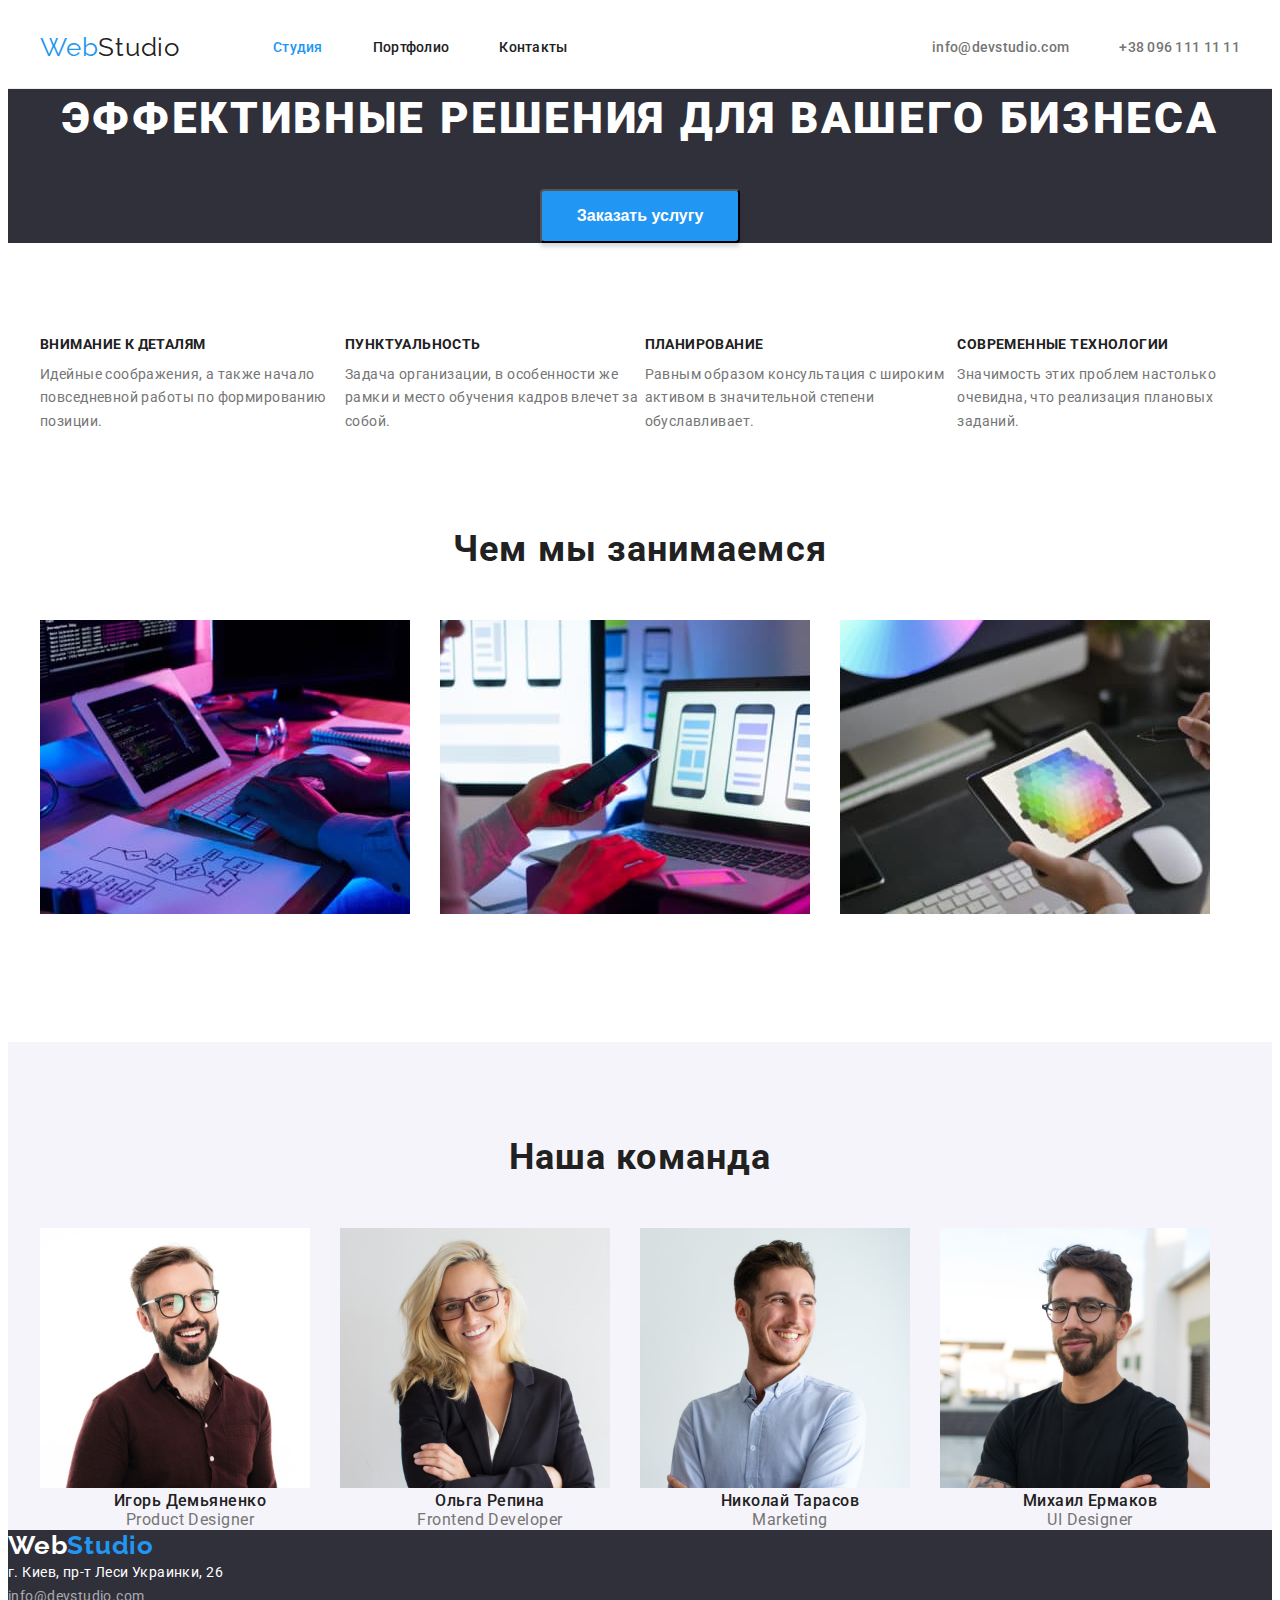
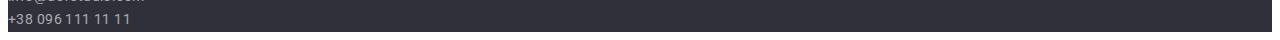
==== index.html @ 8f27d6e6 "flex box containers" ====
<!DOCTYPE html>
<html lang="ru">
<head>
    <meta charset="UTF-8">
    <meta http-equiv="X-UA-Compatible" content="IE=edge">
    <meta name="viewport" content="width=device-width, initial-scale=1.0">
    <title>Document</title>
    <link rel="preconnect" href="https://fonts.googleapis.com">
    <link rel="preconnect" href="https://fonts.gstatic.com" crossorigin>
    <link href="https://fonts.googleapis.com/css2?family=Raleway:wght@700&family=Roboto:wght@400;500;700;900&display=swap" rel="stylesheet">
    <link rel="stylesheet" href="https://cdnjs.cloudflare.com/ajax/libs/modern-normalize/1.1.0/modern-normalize.min.css" integrity="sha512-wpPYUAdjBVSE4KJnH1VR1HeZfpl1ub8YT/NKx4PuQ5NmX2tKuGu6U/JRp5y+Y8XG2tV+wKQpNHVUX03MfMFn9Q==" crossorigin="anonymous" referrerpolicy="no-referrer" />
    <link rel="stylesheet" href="./css/styles.css">
</head>
<body class="page">
    <!--Шапка сайта-->
    <header class="page-header">
        <div class="container main-nav">
        <a href="/index.html" class="logo">
        <p lang="en"> <span class="logo-header">Web</span>Studio</p> 
        </a>
        
        <nav>
        <ul class="site-nav list">
            <li class="item"><a href="./index.html" class="link current">Студия</a></li>
            <li class="item"><a href="./portfolio.html" class="link" >Портфолио</a></li>  
            <li class="item"><a href="" class="link" >Контакты</a></li>
        </ul>
        </nav>
        <ul class="phone-mail list">
            <li class="item" >
                <a href="mail:info@devstudio.com" class="mail-number">info@devstudio.com</a>
            </li>
            <li class="item">
                <a href="tel:380961111111" class="mail-number">+38 096 111 11 11</a>
            </li>
        </ul>
        </div>
    </header>
    <main>
        <!-- Hero -->
        <section class="hero">
                <h1 class="hero-title">Эффективные решения для вашего бизнеса</h1>
                <button class="button" type="button">Заказать услугу</button>
        </section>
        <section>
            <!--Наши сильные качества-->
            <h2 hidden>Наши сильные качества</h2>
            <div class="container">
            <ul class="quality-list list">
                <li>
                    <h3 class="title">Внимание к деталям</h3>
                    <p class="text">Идейные соображения, а также начало повседневной работы по формированию позиции.</p>
                </li>
                <li>
                    <h3 class="title" >Пунктуальность</h3>
                    <p class="text">Задача организации, в особенности же рамки и место обучения кадров влечет за собой.</p>
                </li>
                <li>
                    <h3 class="title">Планирование</h3>
                    <p class="text">Равным образом консультация с широким активом в значительной степени обуславливает.</p>
                </li>
                <li>
                    <h3 class="title">Современные технологии</h3>
                    <p class="text">Значимость этих проблем настолько очевидна, что реализация плановых заданий.</p>
                </li>
            </ul>
            </div>
        </section>
        <section>
            <div class="container">
                <h2 class="service-title">Чем мы занимаемся</h2>
            <ul class="list list-image">
                <li>
                    <img class="images-comp" src="./images/image.jpg" alt="человек печатает" width="370" height="294">
                </li>
                <li>
                    <img class="images-comp" src="./images/image-2.jpg" alt="человек с телефоном за компютером" width="370" height="294">
                </li>
                <li>
                    <img class="images-comp" src="./images/image-3.jpg" alt="человек с планшетом" width="370" height="294">
                </li>
            </ul>
            </div>
        </section>
        <section class="our-team">
            <!--Наша Команда-->
            <h2 class="team-title">Наша команда</h2>
            <div class="container">
            <ul class="list team">
                <li>
                    <img class="team-img" src="./images/foto.jpg" alt="фото дизайнера" width="270" height="260">
                    <h3 class="teammate">Игорь Демьяненко</h3>
                    <p lang="en" class="position">Product Designer</p>
                </li>
                <li>
                    <img class="team-img" src="./images/foto1.jpg" alt="фото девелопера" width="270" height="260">
                    <h3 class="teammate">Ольга Репина</h3>
                    <p class="position" lang="en">Frontend Developer</p>
                </li>
                <li>
                    <img class="team-img" src="./images/foto2.jpg" alt="фото маркетолога" width="270" height="260">
                    <h3 class="teammate">Николай Тарасов</h3>
                    <p class="position" lang="en">Marketing</p>
                </li>
                <li>
                    <img class="team-img" src="./images/foto3.jpg" alt="фото ui дизайнера" width="270" height="260">
                    <h3 class="teammate">Михаил Ермаков</h3>
                    <p class="position" lang="en">UI Designer</p>
                </li>
            </ul>
            </div>
        </section>
    </main>
    <footer>
        <section class="footer">
        <a href="/index.html" class="logo-footer">
            <p lang="en"> <span class="accentlogo">Web</span>Studio</p> 
        </a>
        <address>
            <a href="https://www.google.com.ua/maps/place/%D0%B1%D1%83%D0%BB.+%D0%9B%D0%B5%D1%81%D0%B8+%D0%A3%D0%BA%D1%80%D0%B0%D0%B8%D0%BD%D0%BA%D0%B8,+26,+%D0%9A%D0%B8%D0%B5%D0%B2,+02000/@50.4258152,30.5366192,16.56z/data=!4m5!3m4!1s0x40d4cf0e033ecbe9:0x57a4dffefec77da0!8m2!3d50.4265807!4d30.5383858" class="street-adress">
                г. Киев, пр-т Леси Украинки, 26 
            </a> <br>
            <a href="mail:info@devstudio.com" class="contacts-footer">info@devstudio.com</a> <br>
            <a href="tel:380961111111" class="contacts-footer">+38 096 111 11 11</a>
        </address>
        </section>
    </footer>
</body>
</html>
---- css/styles.css ----
:root {
    --primary-font-family: "Roboto", sans-serif;
    --secondary-font-family: "Raleway", sans-serif;
    --primary-text-color: #212121;
    --secondary-text-color: #757575;
    --primary-white-color: #FFFFFF;
    --primary-bcg-color: #2F303A;
    --accent-color: #2196F3;
    --secondary-accent-color: #188CE8;
    --secondary-bcg-color: #F5F4FA;
}

.container {
    margin-left: auto;
    margin-right: auto;
    width: 1200px;
    outline: tomato;
}

.section {
    padding-top: 94px;
    padding-bottom: 94px;
}

/* Logo */
.logo {
    color: var(--primary-text-color);

    font-family: Raleway, sans-serif;
    font-size: 26px;
    line-height: 1.19;
    letter-spacing: 0.03em;
    text-decoration: none;

    margin-top: 24px;
    margin-bottom: 25px;
    
}

.page-header {
    border-bottom: 1px solid #ECECEC;
    text-decoration: none;
}
/* Утилиты */
.list {
    padding: 0;
    margin: 0;
    list-style: none;
}

.main-nav {
    display: flex;
    align-items: center;
}

.logo-header {
    color: var(--accent-color);
    text-decoration: none;
}

.page {
    background-color: var(--primary-white-color);
    color: var(--secondary-text-color);
    font-family: var(--primary-font-family);
    font-size: 14px;
    line-height: 1.14;
    letter-spacing: 0.02em;
}


.site-nav .link {
        display: block;
        padding-top: 32px;
        padding-bottom: 32px;

        color: var(--primary-text-color);
        font-weight: 500;
}

.site-nav .link.current {
    color: var(--accent-color);
}

.link {
    text-decoration: none;
}

.mail-number {
    display: flex;
    color: var(--secondary-text-color);
    font-weight: 500;
    text-decoration: none;
    padding-top: 32px;
    padding-bottom: 32px;
}

.mail-number:hover,
.mail-number:focus {
    color: var(--accent-color);
}

.phone-mail {
    display: flex;
    margin-left: auto;
}

.phone-mail .item+ .item {
    margin-left: 50px;
}


.site-nav .link:hover, 
.site-nav .link:focus {
    color: var(--accent-color)
}
.site-nav .link .current {
    color: var(--accent-color)
    
}


.site-nav .item:not(:last-child) {
    margin-right: 50px;
}

.site-nav {
    display: flex;
    font-weight: 500;
    letter-spacing: 0.02em;
    text-decoration: none;
    margin-left: 93px;

}


h1,h2,h3,h4,h5,h6,p,ul {
    margin-top: 0;
    margin-bottom: 0;
}

/* Hero */
.hero-title { 
    color: var(--primary-white-color);
    font-weight: 900;
    font-size: 44px;
    line-height: 1.36;
    text-align: center;
    letter-spacing: 0.06em;
    text-transform: uppercase;
    margin-top: 0;
    margin-bottom: 40px;
}

.hero {
    text-align: center;
    background-color: var(--primary-bcg-color);
    margin-bottom: 94px;
    
}

/* Наши сильные качества */
.quality-list {
    margin-bottom: 94px;
    color: var(--secondary-text-color);
    display: flex;
    align-items: center;
    margin-right: 30px;
    
}

.quality-list:last-child {
    margin-right: 0;
}

.title {
    margin-top: 0;
    margin-bottom: 10px;
    color: var(--primary-text-color);
    font-weight: bold;
    letter-spacing: 0.03em;
    text-transform: uppercase;
    font-size: 14px;
}
.quality-list .text {
    font-size: 14px;
    line-height: 1.7;
    letter-spacing: 0.03em;
}

.text {
    margin-top: 0;
    margin-bottom: 0;

}

/* Examples */
.service-title {
    color: var(--primary-text-color);
    font-weight: bold;
    font-size: 36px;
    line-height: 1.17;
    text-align: center;
    letter-spacing: 0.03em;
    text-decoration: none;
    margin-top: 0;
    margin-bottom: 50px;
}

.list-image {
    margin-bottom: 94px;
}

.list-image {
    display: flex;
}

.images-comp{
    margin-right: 30px;
    margin-bottom: 30px;
}

.images-comp:nth-child(3n) {
margin-right: 0;
}

/* Button */
.button {
    color: var(--primary-white-color);
    background-color: var(--accent-color);
    font-weight: bold;
    font-size: 16px;
    line-height: 1.87;
    text-align: center;
    cursor: pointer;
    box-shadow: 0px 4px 4px rgba(0, 0, 0, 0.15);
    border-radius: 4px;
    padding: 10px 32px;
    min-width: 200px;
}

.button:hover,
.button:focus {
    background-color: var(--secondary-accent-color);
}


.our-team {
    background-color: var(--secondary-bcg-color);

}

.team-title {
    color: var(--primary-text-color);
    background-color: var(--secondary-bcg-color);
    font-weight: bold;
    font-size: 36px;
    line-height: 1.17;
    text-align: center;
    letter-spacing: 0.03em;

    padding-top: 94px;
    padding-bottom: 50px;
}

.teammate {
    color: var(--primary-text-color);
    background-color: var(--secondary-bcg-color);
    font-weight: 500;
    font-size: 16px;
    line-height: 1.18;
    text-align: center;
    letter-spacing: 0.03em;
}

.team {
    display: flex;
    margin-right: 30px;
}

.team:last-child {
    margin-right: 0;
}

.team-img {
    margin-right: 30px;

}

.position {
    color: var(--secondary-text-color);
    background-color: var(--secondary-bcg-color);
    font-size: 16px;
    line-height: 1.18;
    text-align: center;
    letter-spacing: 0.03em;
}

.footer {
    background-color: var(--primary-bcg-color)


}

.logo-footer {
    color: var(--accent-color);
    font-family: Raleway;
    font-weight: bold;
    font-size: 26px;
    line-height: 1.19;
    letter-spacing: 0.03em;
    text-decoration: none;
}

.street-adress {
    font-style: normal;
    color: var(--primary-white-color);
    font-size: 14px;
    line-height: 1.7;
    letter-spacing: 0.03em;
    text-decoration: none;

}

.contacts-footer {
    font-style: normal;
    font-size: 14px;
    line-height: 1.7;
    letter-spacing: 0.03em;

    color: rgba(255, 255, 255, 0.6);
    text-decoration: none;
}

.accentlogo {
    color: var(--primary-white-color);
}


/* Portfolio */

.button-list {
    color: var(--primary-text-color);
    font-weight: 500;
    font-size: 16px;
    line-height: 1.62;
    letter-spacing: 0.03em;
}

.buttons {
    font-family: inherit;
    font-weight: 500;
    font-size: 16px;
    line-height: 1.62;
    text-align: center;
    letter-spacing: 0.03em;
    cursor: pointer;
}

.flex-container {
    width: 1230px;
    padding-left: 15px;
    padding-right: 15px;
    margin-left: auto;
    margin-right: auto;
}

.galerry-list {
    display: flex;
    flex-wrap: wrap;
}

.flex-elements{
    width: 370px;
    margin-right: 30px;
    margin-bottom: 30px;

}

.flex-elements:nth-child(3n) {
    margin-right: 0;
}

.flex-elements:nth-child(-n + 3) {
    margin-bottom: 0;
}

.name-pic {
    color: var(--primary-text-color);
    font-weight: bold;
    font-size: 18px;
    line-height: 2;
    letter-spacing: 0.06em;
}

.kind-bussines {
    color: var(--secondary-text-color);
    font-size: 16px;
    line-height: 1.87;
    letter-spacing: 0.03em;
}

.links {
    text-decoration: none;
}

.buttons:hover,
.buttons:focus {
    background-color: var(--secondary-accent-color);
    color: var(--primary-white-color);
}

.button-list {
    display: flex;


}

.buttons {
    margin-right: 8px;
}
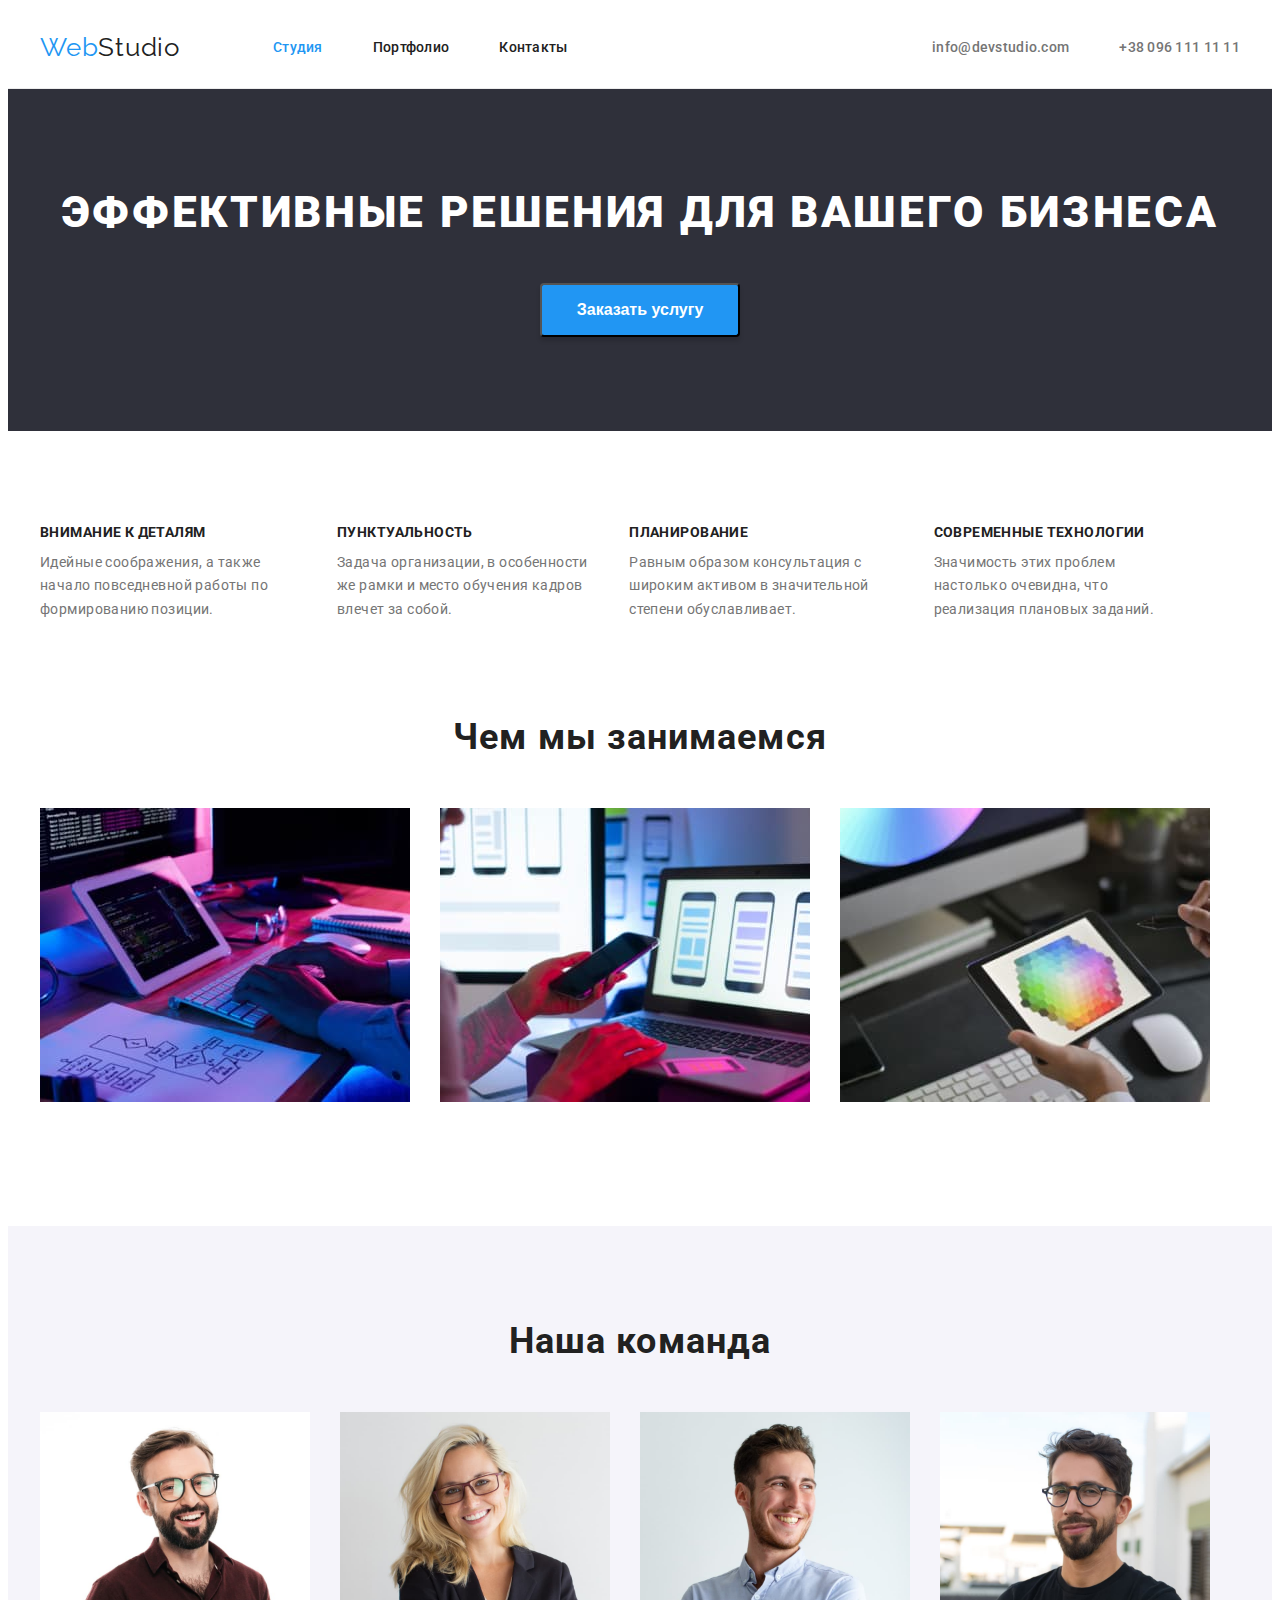
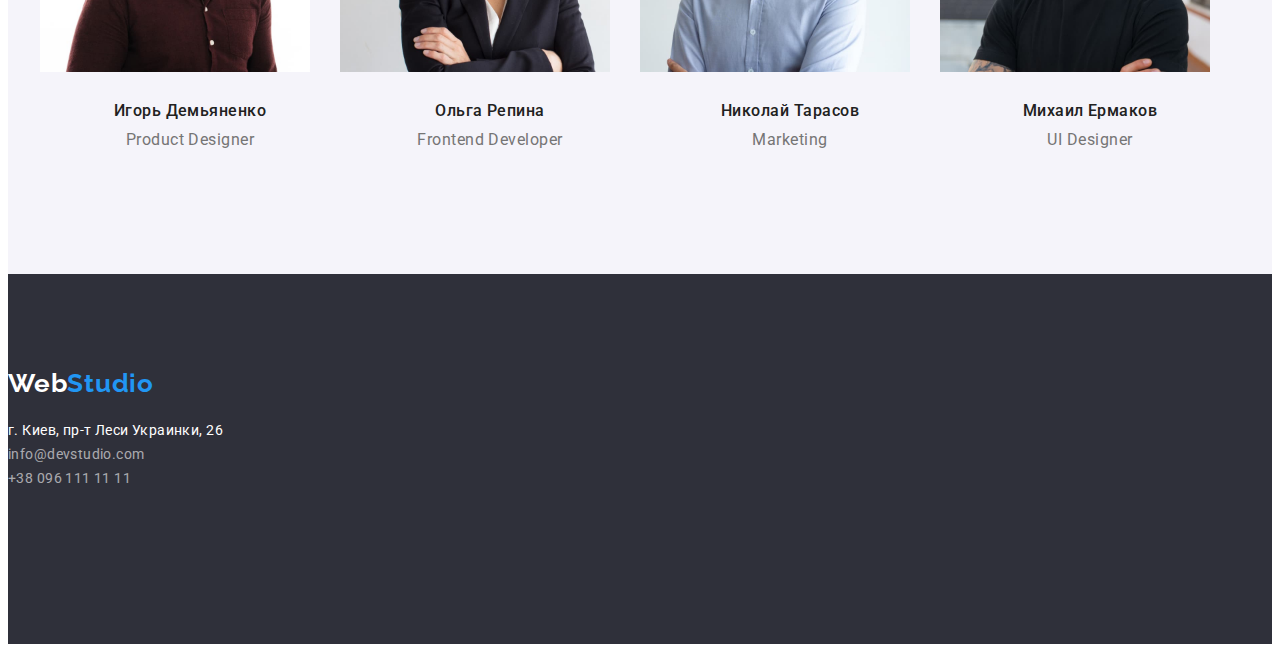
==== commit be8dc8fc: "portfolio buttons, studio img" ====
--- a/index.html
+++ b/index.html
@@ -38,7 +38,7 @@
     </header>
     <main>
         <!-- Hero -->
-        <section class="hero">
+        <section class="hero section">
                 <h1 class="hero-title">Эффективные решения для вашего бизнеса</h1>
                 <button class="button" type="button">Заказать услугу</button>
         </section>
@@ -48,20 +48,28 @@
             <div class="container">
             <ul class="quality-list list">
                 <li>
+                    <div class="title-text">
                     <h3 class="title">Внимание к деталям</h3>
                     <p class="text">Идейные соображения, а также начало повседневной работы по формированию позиции.</p>
+                    </div>
                 </li>
                 <li>
+                    <div class="title-text">
                     <h3 class="title" >Пунктуальность</h3>
                     <p class="text">Задача организации, в особенности же рамки и место обучения кадров влечет за собой.</p>
+                    </div>
                 </li>
                 <li>
+                    <div class="title-text">
                     <h3 class="title">Планирование</h3>
                     <p class="text">Равным образом консультация с широким активом в значительной степени обуславливает.</p>
+                    </div>
                 </li>
                 <li>
+                    <div class="title-text">
                     <h3 class="title">Современные технологии</h3>
                     <p class="text">Значимость этих проблем настолько очевидна, что реализация плановых заданий.</p>
+                    </div>
                 </li>
             </ul>
             </div>
@@ -89,39 +97,57 @@
             <ul class="list team">
                 <li>
                     <img class="team-img" src="./images/foto.jpg" alt="фото дизайнера" width="270" height="260">
+                    <div class="teammates">
                     <h3 class="teammate">Игорь Демьяненко</h3>
+                    </div>
+                    <div class="positions">
                     <p lang="en" class="position">Product Designer</p>
+                    </div>
                 </li>
                 <li>
                     <img class="team-img" src="./images/foto1.jpg" alt="фото девелопера" width="270" height="260">
+                    <div class="teammates">
                     <h3 class="teammate">Ольга Репина</h3>
+                    </div>
+                    <div class="positions">
                     <p class="position" lang="en">Frontend Developer</p>
+                    </div>
                 </li>
                 <li>
                     <img class="team-img" src="./images/foto2.jpg" alt="фото маркетолога" width="270" height="260">
+                    <div class="teammates">
                     <h3 class="teammate">Николай Тарасов</h3>
+                    </div>
+                    <div class="positions">
                     <p class="position" lang="en">Marketing</p>
+                    </div>
                 </li>
                 <li>
                     <img class="team-img" src="./images/foto3.jpg" alt="фото ui дизайнера" width="270" height="260">
+                    <div class="teammates">
                     <h3 class="teammate">Михаил Ермаков</h3>
+                    </div>
+                    <div class="positions">
                     <p class="position" lang="en">UI Designer</p>
+                    </div>
                 </li>
             </ul>
             </div>
         </section>
     </main>
     <footer>
-        <section class="footer">
+        <section class="footer section">
         <a href="/index.html" class="logo-footer">
             <p lang="en"> <span class="accentlogo">Web</span>Studio</p> 
         </a>
         <address>
+            <div class="adresses">
             <a href="https://www.google.com.ua/maps/place/%D0%B1%D1%83%D0%BB.+%D0%9B%D0%B5%D1%81%D0%B8+%D0%A3%D0%BA%D1%80%D0%B0%D0%B8%D0%BD%D0%BA%D0%B8,+26,+%D0%9A%D0%B8%D0%B5%D0%B2,+02000/@50.4258152,30.5366192,16.56z/data=!4m5!3m4!1s0x40d4cf0e033ecbe9:0x57a4dffefec77da0!8m2!3d50.4265807!4d30.5383858" class="street-adress">
                 г. Киев, пр-т Леси Украинки, 26 
             </a> <br>
             <a href="mail:info@devstudio.com" class="contacts-footer">info@devstudio.com</a> <br>
             <a href="tel:380961111111" class="contacts-footer">+38 096 111 11 11</a>
+            </div>
         </address>
         </section>
     </footer>
--- a/css/styles.css
+++ b/css/styles.css
@@ -14,7 +14,6 @@
     margin-left: auto;
     margin-right: auto;
     width: 1200px;
-    outline: tomato;
 }
 
 .section {
@@ -136,6 +135,11 @@
 h1,h2,h3,h4,h5,h6,p,ul {
     margin-top: 0;
     margin-bottom: 0;
+    padding-left: 0;
+}
+
+img {
+    display: block;
 }
 
 /* Hero */
@@ -168,9 +172,8 @@
     
 }
 
-.quality-list:last-child {
-    margin-right: 0;
-}
+
+
 
 .title {
     margin-top: 0;
@@ -193,6 +196,12 @@
 
 }
 
+.title-text {
+    margin-right: 30px;
+}
+
+
+
 /* Examples */
 .service-title {
     color: var(--primary-text-color);
@@ -212,15 +221,17 @@
 
 .list-image {
     display: flex;
+    justify-content: space-between;
 }
 
 .images-comp{
+    
     margin-right: 30px;
     margin-bottom: 30px;
 }
 
-.images-comp:nth-child(3n) {
-margin-right: 0;
+.images-comp:not(:last-child) {
+margin-right: 30px;
 }
 
 /* Button */
@@ -272,6 +283,16 @@
     letter-spacing: 0.03em;
 }
 
+.teammates {
+    padding-top: 30px;
+}
+
+.positions {
+    padding-top: 10px;
+    padding-bottom: 30px;
+    margin-bottom: 94px;
+}
+
 .team {
     display: flex;
     margin-right: 30px;
@@ -333,6 +354,11 @@
 
 .accentlogo {
     color: var(--primary-white-color);
+}
+
+.adresses {
+    padding-top: 20px;
+    margin-bottom: 60px;
 }
 
 
@@ -362,6 +388,7 @@
     padding-right: 15px;
     margin-left: auto;
     margin-right: auto;
+    margin-bottom: 94px;
 }
 
 .galerry-list {
@@ -391,6 +418,13 @@
     line-height: 2;
     letter-spacing: 0.06em;
 }
+
+.names-pic {
+    padding-top: 20px;
+    padding-bottom: 20px;
+
+}
+
 
 .kind-bussines {
     color: var(--secondary-text-color);
@@ -411,8 +445,12 @@
 
 .button-list {
     display: flex;
-
-
+    padding-top: 94px;
+    padding-bottom: 34px;
+}
+
+.button-list {
+    justify-content: center;
 }
 
 .buttons {
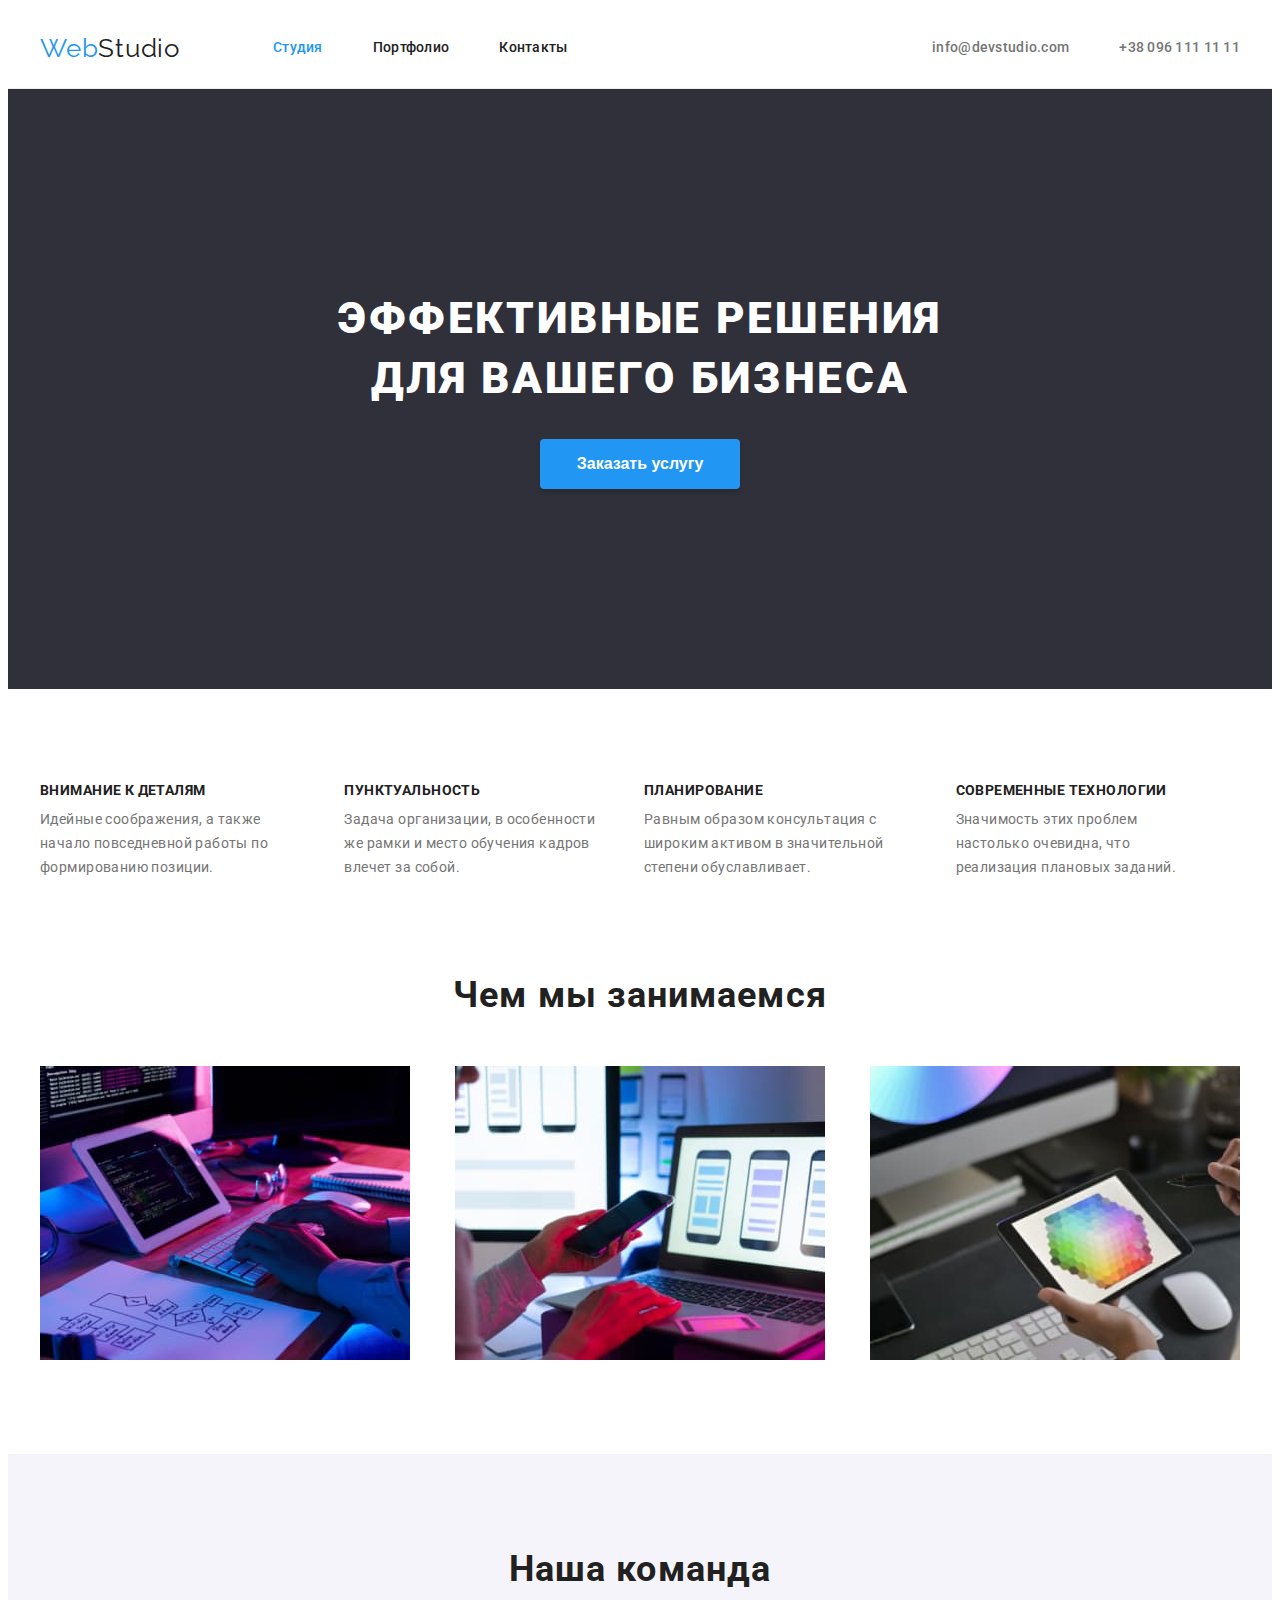
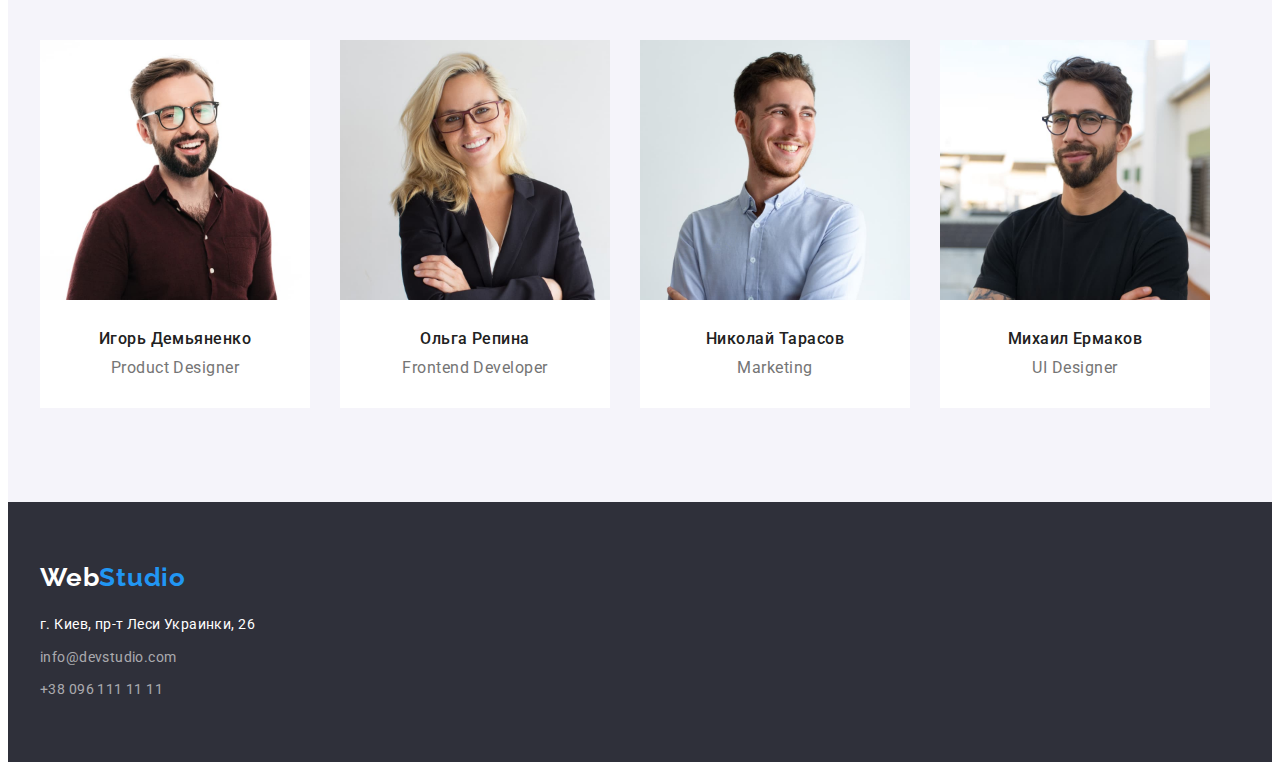
==== commit a07a81ad: "fix studio, footer, hero, porfolio" ====
--- a/index.html
+++ b/index.html
@@ -15,7 +15,7 @@
     <!--Шапка сайта-->
     <header class="page-header">
         <div class="container main-nav">
-        <a href="/index.html" class="logo">
+        <a href="/index.html" class="logo link">
         <p lang="en"> <span class="logo-header">Web</span>Studio</p> 
         </a>
         
@@ -28,10 +28,10 @@
         </nav>
         <ul class="phone-mail list">
             <li class="item" >
-                <a href="mail:info@devstudio.com" class="mail-number">info@devstudio.com</a>
+                <a href="mail:info@devstudio.com" class="mail-number link">info@devstudio.com</a>
             </li>
             <li class="item">
-                <a href="tel:380961111111" class="mail-number">+38 096 111 11 11</a>
+                <a href="tel:380961111111" class="mail-number link link">+38 096 111 11 11</a>
             </li>
         </ul>
         </div>
@@ -39,42 +39,36 @@
     <main>
         <!-- Hero -->
         <section class="hero section">
+            <div class="container">
                 <h1 class="hero-title">Эффективные решения для вашего бизнеса</h1>
                 <button class="button" type="button">Заказать услугу</button>
+            </div>
         </section>
-        <section>
+        <section class="section quality">
             <!--Наши сильные качества-->
             <h2 hidden>Наши сильные качества</h2>
             <div class="container">
             <ul class="quality-list list">
-                <li>
-                    <div class="title-text">
+                <li class="title-text">
                     <h3 class="title">Внимание к деталям</h3>
                     <p class="text">Идейные соображения, а также начало повседневной работы по формированию позиции.</p>
-                    </div>
                 </li>
-                <li>
-                    <div class="title-text">
+                <li class="title-text">
                     <h3 class="title" >Пунктуальность</h3>
                     <p class="text">Задача организации, в особенности же рамки и место обучения кадров влечет за собой.</p>
-                    </div>
                 </li>
-                <li>
-                    <div class="title-text">
+                <li class="title-text">
                     <h3 class="title">Планирование</h3>
                     <p class="text">Равным образом консультация с широким активом в значительной степени обуславливает.</p>
-                    </div>
                 </li>
-                <li>
-                    <div class="title-text">
+                <li class="title-text">
                     <h3 class="title">Современные технологии</h3>
                     <p class="text">Значимость этих проблем настолько очевидна, что реализация плановых заданий.</p>
-                    </div>
                 </li>
             </ul>
             </div>
         </section>
-        <section>
+        <section class="section">
             <div class="container">
                 <h2 class="service-title">Чем мы занимаемся</h2>
             <ul class="list list-image">
@@ -90,44 +84,36 @@
             </ul>
             </div>
         </section>
-        <section class="our-team">
+        <section class="our-team section">
             <!--Наша Команда-->
             <h2 class="team-title">Наша команда</h2>
             <div class="container">
             <ul class="list team">
-                <li>
+                <li class="list-command">
                     <img class="team-img" src="./images/foto.jpg" alt="фото дизайнера" width="270" height="260">
                     <div class="teammates">
                     <h3 class="teammate">Игорь Демьяненко</h3>
-                    </div>
-                    <div class="positions">
                     <p lang="en" class="position">Product Designer</p>
                     </div>
                 </li>
-                <li>
+                <li class="list-command">
                     <img class="team-img" src="./images/foto1.jpg" alt="фото девелопера" width="270" height="260">
                     <div class="teammates">
                     <h3 class="teammate">Ольга Репина</h3>
-                    </div>
-                    <div class="positions">
                     <p class="position" lang="en">Frontend Developer</p>
                     </div>
                 </li>
-                <li>
+                <li class="list-command">
                     <img class="team-img" src="./images/foto2.jpg" alt="фото маркетолога" width="270" height="260">
                     <div class="teammates">
                     <h3 class="teammate">Николай Тарасов</h3>
-                    </div>
-                    <div class="positions">
                     <p class="position" lang="en">Marketing</p>
                     </div>
                 </li>
-                <li>
+                <li class="list-command">
                     <img class="team-img" src="./images/foto3.jpg" alt="фото ui дизайнера" width="270" height="260">
                     <div class="teammates">
                     <h3 class="teammate">Михаил Ермаков</h3>
-                    </div>
-                    <div class="positions">
                     <p class="position" lang="en">UI Designer</p>
                     </div>
                 </li>
@@ -135,21 +121,19 @@
             </div>
         </section>
     </main>
-    <footer>
-        <section class="footer section">
+    <footer class="footer">
+        <div class="container">
         <a href="/index.html" class="logo-footer">
             <p lang="en"> <span class="accentlogo">Web</span>Studio</p> 
         </a>
-        <address>
-            <div class="adresses">
-            <a href="https://www.google.com.ua/maps/place/%D0%B1%D1%83%D0%BB.+%D0%9B%D0%B5%D1%81%D0%B8+%D0%A3%D0%BA%D1%80%D0%B0%D0%B8%D0%BD%D0%BA%D0%B8,+26,+%D0%9A%D0%B8%D0%B5%D0%B2,+02000/@50.4258152,30.5366192,16.56z/data=!4m5!3m4!1s0x40d4cf0e033ecbe9:0x57a4dffefec77da0!8m2!3d50.4265807!4d30.5383858" class="street-adress">
+        <address class="adresses">
+            <a class="street-adress link" href="https://www.google.com.ua/maps/place/%D0%B1%D1%83%D0%BB.+%D0%9B%D0%B5%D1%81%D0%B8+%D0%A3%D0%BA%D1%80%D0%B0%D0%B8%D0%BD%D0%BA%D0%B8,+26,+%D0%9A%D0%B8%D0%B5%D0%B2,+02000/@50.4258152,30.5366192,16.56z/data=!4m5!3m4!1s0x40d4cf0e033ecbe9:0x57a4dffefec77da0!8m2!3d50.4265807!4d30.5383858">
                 г. Киев, пр-т Леси Украинки, 26 
-            </a> <br>
-            <a href="mail:info@devstudio.com" class="contacts-footer">info@devstudio.com</a> <br>
-            <a href="tel:380961111111" class="contacts-footer">+38 096 111 11 11</a>
-            </div>
+            </a>
+            <a href="mail:info@devstudio.com" class="contacts-footer link">info@devstudio.com</a>
+            <a href="tel:380961111111" class="contacts-footer link">+38 096 111 11 11</a>
         </address>
-        </section>
+        </div>
     </footer>
 </body>
 </html>--- a/css/styles.css
+++ b/css/styles.css
@@ -8,12 +8,14 @@
     --accent-color: #2196F3;
     --secondary-accent-color: #188CE8;
     --secondary-bcg-color: #F5F4FA;
+    --primary-border-color: #EEEEEE;
 }
 
 .container {
     margin-left: auto;
     margin-right: auto;
     width: 1200px;
+    padding: 0 15px;
 }
 
 .section {
@@ -30,15 +32,10 @@
     line-height: 1.19;
     letter-spacing: 0.03em;
     text-decoration: none;
-
-    margin-top: 24px;
-    margin-bottom: 25px;
-    
 }
 
 .page-header {
     border-bottom: 1px solid #ECECEC;
-    text-decoration: none;
 }
 /* Утилиты */
 .list {
@@ -151,27 +148,30 @@
     text-align: center;
     letter-spacing: 0.06em;
     text-transform: uppercase;
-    margin-top: 0;
-    margin-bottom: 40px;
+    width: 696px;
+    margin: 0 auto;
+    margin-bottom: 30px;
 }
 
 .hero {
     text-align: center;
     background-color: var(--primary-bcg-color);
-    margin-bottom: 94px;
+    padding: 200px 0;
     
 }
 
 /* Наши сильные качества */
 .quality-list {
-    margin-bottom: 94px;
+
     color: var(--secondary-text-color);
     display: flex;
     align-items: center;
-    margin-right: 30px;
     
 }
 
+.quality {
+    padding-bottom: 0;
+}
 
 
 
@@ -215,20 +215,12 @@
     margin-bottom: 50px;
 }
 
+
 .list-image {
-    margin-bottom: 94px;
-}
-
-.list-image {
     display: flex;
     justify-content: space-between;
 }
 
-.images-comp{
-    
-    margin-right: 30px;
-    margin-bottom: 30px;
-}
 
 .images-comp:not(:last-child) {
 margin-right: 30px;
@@ -247,6 +239,7 @@
     border-radius: 4px;
     padding: 10px 32px;
     min-width: 200px;
+    border: none;
 }
 
 .button:hover,
@@ -269,47 +262,43 @@
     text-align: center;
     letter-spacing: 0.03em;
 
-    padding-top: 94px;
-    padding-bottom: 50px;
+    margin-bottom: 50px;
 }
 
 .teammate {
     color: var(--primary-text-color);
-    background-color: var(--secondary-bcg-color);
     font-weight: 500;
     font-size: 16px;
     line-height: 1.18;
     text-align: center;
     letter-spacing: 0.03em;
+    margin-bottom: 10px;
 }
 
 .teammates {
     padding-top: 30px;
-}
-
-.positions {
-    padding-top: 10px;
     padding-bottom: 30px;
-    margin-bottom: 94px;
 }
 
 .team {
     display: flex;
-    margin-right: 30px;
-}
-
-.team:last-child {
-    margin-right: 0;
-}
+    justify-content: space-between;
+}
+
 
 .team-img {
     margin-right: 30px;
 
 }
 
+.list-command {
+    width: 270px;
+    background-color: var(--primary-white-color);
+    margin-right: 30px;
+}
+
 .position {
     color: var(--secondary-text-color);
-    background-color: var(--secondary-bcg-color);
     font-size: 16px;
     line-height: 1.18;
     text-align: center;
@@ -317,7 +306,8 @@
 }
 
 .footer {
-    background-color: var(--primary-bcg-color)
+    background-color: var(--primary-bcg-color);
+    padding: 60px 0;
 
 
 }
@@ -338,18 +328,21 @@
     font-size: 14px;
     line-height: 1.7;
     letter-spacing: 0.03em;
-    text-decoration: none;
+    margin-bottom: 9px;
+
 
 }
 
 .contacts-footer {
-    font-style: normal;
     font-size: 14px;
     line-height: 1.7;
     letter-spacing: 0.03em;
 
     color: rgba(255, 255, 255, 0.6);
-    text-decoration: none;
+}
+
+.contacts-footer:not(:last-child) {
+    padding-bottom: 9px;
 }
 
 .accentlogo {
@@ -357,8 +350,10 @@
 }
 
 .adresses {
-    padding-top: 20px;
-    margin-bottom: 60px;
+    display: flex;
+    flex-direction: column;
+    font-style: normal;
+    margin-top: 20px;
 }
 
 
@@ -370,6 +365,10 @@
     font-size: 16px;
     line-height: 1.62;
     letter-spacing: 0.03em;
+
+    display: flex;
+    margin-bottom: 34px;
+    justify-content: center;
 }
 
 .buttons {
@@ -379,17 +378,13 @@
     line-height: 1.62;
     text-align: center;
     letter-spacing: 0.03em;
+    
     cursor: pointer;
-}
-
-.flex-container {
-    width: 1230px;
-    padding-left: 15px;
-    padding-right: 15px;
-    margin-left: auto;
-    margin-right: auto;
-    margin-bottom: 94px;
-}
+    border: none;
+    padding: 6px 22px;
+    border-radius: 4px;
+}
+
 
 .galerry-list {
     display: flex;
@@ -403,13 +398,7 @@
 
 }
 
-.flex-elements:nth-child(3n) {
-    margin-right: 0;
-}
-
-.flex-elements:nth-child(-n + 3) {
-    margin-bottom: 0;
-}
+
 
 .name-pic {
     color: var(--primary-text-color);
@@ -417,14 +406,25 @@
     font-size: 18px;
     line-height: 2;
     letter-spacing: 0.06em;
+
+    padding-bottom: 4px;
 }
 
 .names-pic {
     padding-top: 20px;
     padding-bottom: 20px;
-
-}
-
+    padding-left: 24px;
+    padding-right: 24px;
+    border-bottom: 1px solid var(--primary-border-color);
+    border-left: 1px solid var(--primary-border-color);
+    border-right: 1px solid var(--primary-border-color);
+
+}
+
+
+.gallery:not(:nth-child(3n)) {
+    margin-right: 30px;
+}
 
 .kind-bussines {
     color: var(--secondary-text-color);
@@ -443,16 +443,11 @@
     color: var(--primary-white-color);
 }
 
-.button-list {
-    display: flex;
-    padding-top: 94px;
-    padding-bottom: 34px;
-}
-
-.button-list {
-    justify-content: center;
-}
-
 .buttons {
+    border: none;
+    margin-right: 8px;
+}
+
+.btn {
     margin-right: 8px;
 }